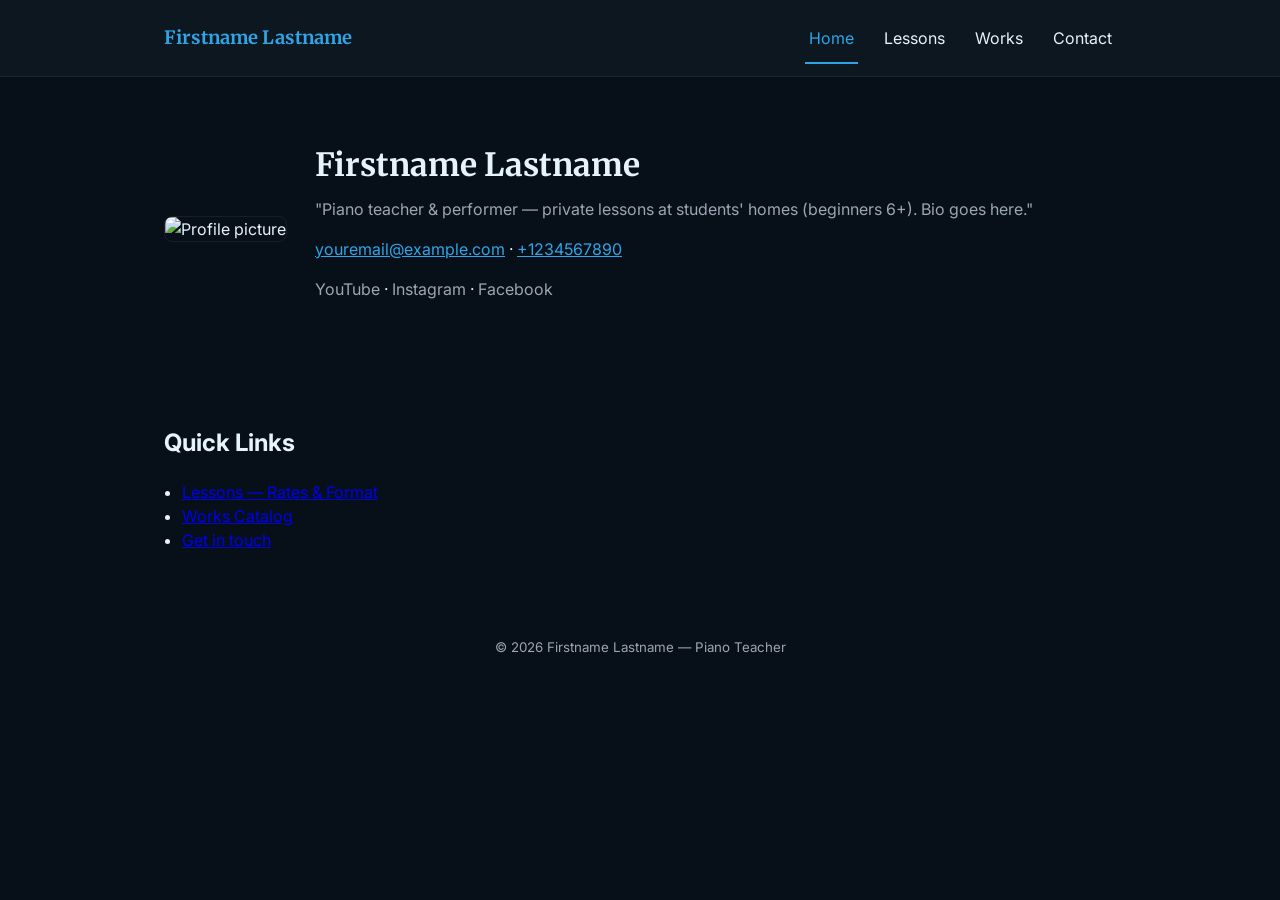
==== index.html @ cb89bbfd "Add files via upload" ====
<!doctype html>
<html lang="en">
<head>
  <meta charset="utf-8" />
  <meta name="viewport" content="width=device-width,initial-scale=1" />
  <title>Firstname Lastname — Piano Teacher</title>
  <link rel="preconnect" href="https://fonts.googleapis.com">
  <link rel="preconnect" href="https://fonts.gstatic.com" crossorigin>
  <link href="https://fonts.googleapis.com/css2?family=Inter:wght@300;400;600;700&family=Merriweather:wght@400;700&display=swap" rel="stylesheet">
  <link rel="stylesheet" href="css/styles.css">
</head>
<body>
  <header class="site-header">
    <div class="container header-inner">
      <div class="brand" id="site-name">Firstname Lastname</div>
      <nav class="nav">
        <a href="index.html" class="active">Home</a>
        <a href="services.html">Lessons</a>
        <a href="works.html">Works</a>
        <a href="contact.html">Contact</a>
      </nav>
    </div>
  </header>

  <main>
    <section class="hero">
      <div class="container hero-inner">
        <div class="profile">
          <img src="assets/profile.svg" alt="Profile picture" class="profile-pic">
        </div>
        <div class="intro">
          <h1 id="site-name">Firstname Lastname</h1>
          <p class="lead" id="site-bio">Piano teacher & performer — private lessons at students' homes (beginners 6+). Bio coming soon.</p>
          <p class="contact-links">
            <a id="contact-email" href="mailto:youremail@example.com">youremail@example.com</a> ·
            <a id="contact-phone" href="tel:+1234567890">+1 (234) 567-890</a>
          </p>
          <p class="socials">
            <a data-social="youtube" href="#" aria-label="YouTube">YouTube</a>
            <span> · </span>
            <a data-social="instagram" href="#" aria-label="Instagram">Instagram</a>
            <span> · </span>
            <a data-social="facebook" href="#" aria-label="Facebook">Facebook</a>
          </p>
        </div>
      </div>
    </section>

    <section class="quick-links container">
      <h2>Quick Links</h2>
      <ul>
        <li><a href="services.html">Lessons — Rates & Format</a></li>
        <li><a href="works.html">Works Catalog</a></li>
        <li><a href="contact.html">Get in touch</a></li>
      </ul>
    </section>
  </main>

  <footer class="site-footer">
    <div class="container">
      <small>&copy; <span id="year"></span> Firstname Lastname — Piano Teacher</small>
    </div>
  </footer>

  <script src="js/main.js"></script>
</body>
</html>
---- css/styles.css ----
:root{
  /* Dark sleek palette */
  --bg: #071019;         /* near-black deep navy background */
  --surface: #0d1720;    /* slightly lighter card surface */
  --text: #e6f3fb;       /* very light text for strong contrast */
  --muted: #9aa6b2;      /* muted secondary text */
  --accent: #2fa4e6;     /* bright professional cyan/blue accent */
  --accent-2: #1e6b8f;   /* deeper teal-blue secondary accent */
  --muted-border: rgba(255,255,255,0.06);
  --muted-border-2: rgba(255,255,255,0.04);
  --input-border: rgba(255,255,255,0.08);
}
*{box-sizing:border-box}
body{font-family:Inter,system-ui,Segoe UI,Roboto,"Helvetica Neue",Arial,sans-serif;background:var(--bg);color:var(--text);margin:0;line-height:1.5}
.container{max-width:1000px;margin:0 auto;padding:24px}
.site-header{background:var(--surface);border-bottom:1px solid var(--muted-border)}
.header-inner{display:flex;align-items:center;justify-content:space-between}
.brand{font-family:Merriweather,serif;font-weight:700;color:var(--accent);font-size:1.15rem}
.nav a{color:var(--text);text-decoration:none;margin-left:18px;padding:14px 4px}
.nav a.active{border-bottom:2px solid var(--accent);color:var(--accent)}
.hero{padding:40px 0}
.hero-inner{display:flex;gap:28px;align-items:center}
.profile-pic{width:160px;height:160px;border-radius:8px;object-fit:cover;border:1px solid var(--muted-border)}
.intro h1{font-family:Merriweather,serif;margin:0 0 8px;font-size:2rem}
.lead{color:var(--muted);margin:8px 0 16px}
.contact-links a{color:var(--accent)}
.socials a{color:var(--muted);text-decoration:none}
.quick-links ul{padding-left:1.1rem}
.services-grid{display:grid;grid-template-columns:repeat(auto-fit,minmax(220px,1fr));gap:16px;margin-top:12px}
.card{background:var(--surface);padding:16px;border-radius:8px;border:1px solid var(--muted-border)}
.rates ul{list-style:disc;margin-left:1.2rem}
.button{display:inline-block;background:var(--accent);color:#fff;padding:10px 14px;border-radius:6px;text-decoration:none}
.site-footer{padding:18px 0;text-align:center;color:var(--muted)}
.works-table{width:100%;border-collapse:collapse;margin-top:12px}
.works-table th,.works-table td{padding:10px;border-bottom:1px solid var(--muted-border-2);text-align:left}
.contact-form label{display:block;margin-bottom:12px}
.contact-form input,.contact-form textarea{width:100%;padding:8px;border:1px solid var(--input-border);border-radius:6px;background:transparent;color:var(--text)}

/* Adjust some text/link colors for dark background */
.nav a{color:var(--text);text-decoration:none;margin-left:18px;padding:14px 4px}
.nav a.active{border-bottom:2px solid var(--accent);color:var(--accent)}
.lead{color:var(--muted);margin:8px 0 16px}
.contact-links a{color:var(--accent)}
.socials a{color:var(--muted);text-decoration:none}
.note{color:var(--muted);font-size:0.95rem}

@media (max-width:680px){
  .hero-inner{flex-direction:column;align-items:flex-start}
  .profile-pic{width:120px;height:120px}
  .nav a{margin-left:10px}
}
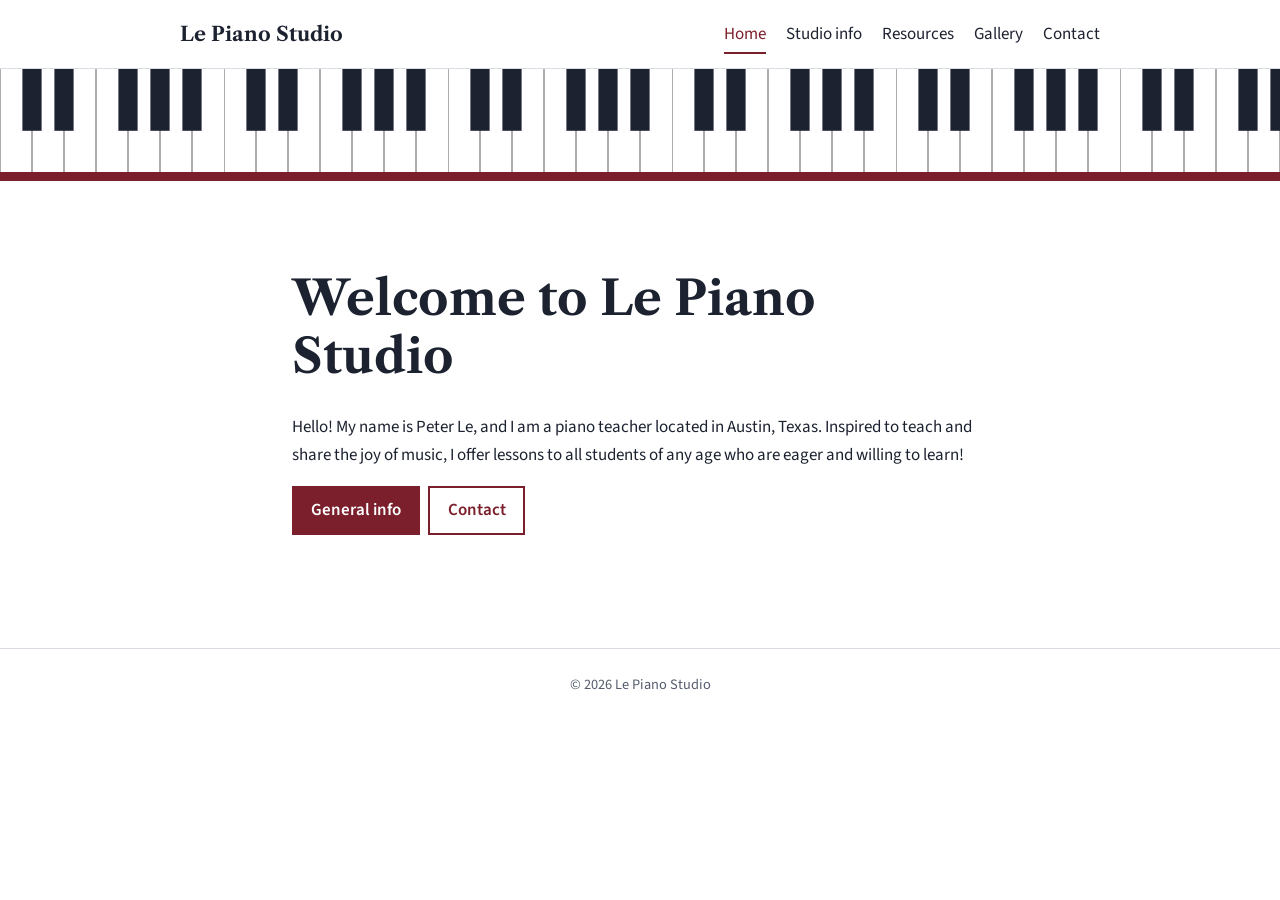
==== commit 48ca3c65: "Add files via upload" ====
--- a/index.html
+++ b/index.html
@@ -1,67 +1,26 @@
 <!doctype html>
 <html lang="en">
 <head>
-  <meta charset="utf-8" />
-  <meta name="viewport" content="width=device-width,initial-scale=1" />
-  <title>Firstname Lastname — Piano Teacher</title>
-  <link rel="preconnect" href="https://fonts.googleapis.com">
-  <link rel="preconnect" href="https://fonts.gstatic.com" crossorigin>
-  <link href="https://fonts.googleapis.com/css2?family=Inter:wght@300;400;600;700&family=Merriweather:wght@400;700&display=swap" rel="stylesheet">
-  <link rel="stylesheet" href="css/styles.css">
+<meta charset="utf-8">
+<meta name="viewport" content="width=device-width,initial-scale=1">
+<title>Home | Le Piano Studio</title>
+<link rel="preconnect" href="https://fonts.googleapis.com">
+<link rel="preconnect" href="https://fonts.gstatic.com" crossorigin>
+<link href="https://fonts.googleapis.com/css2?family=Libre+Caslon+Text:wght@400;700&family=Source+Sans+3:wght@400;600&display=swap" rel="stylesheet">
+<link rel="stylesheet" href="css/styles.css">
 </head>
 <body>
-  <header class="site-header">
-    <div class="container header-inner">
-      <div class="brand" id="site-name">Firstname Lastname</div>
-      <nav class="nav">
-        <a href="index.html" class="active">Home</a>
-        <a href="services.html">Lessons</a>
-        <a href="works.html">Works</a>
-        <a href="contact.html">Contact</a>
-      </nav>
-    </div>
-  </header>
-
-  <main>
-    <section class="hero">
-      <div class="container hero-inner">
-        <div class="profile">
-          <img src="assets/profile.svg" alt="Profile picture" class="profile-pic">
-        </div>
-        <div class="intro">
-          <h1 id="site-name">Firstname Lastname</h1>
-          <p class="lead" id="site-bio">Piano teacher & performer — private lessons at students' homes (beginners 6+). Bio coming soon.</p>
-          <p class="contact-links">
-            <a id="contact-email" href="mailto:youremail@example.com">youremail@example.com</a> ·
-            <a id="contact-phone" href="tel:+1234567890">+1 (234) 567-890</a>
-          </p>
-          <p class="socials">
-            <a data-social="youtube" href="#" aria-label="YouTube">YouTube</a>
-            <span> · </span>
-            <a data-social="instagram" href="#" aria-label="Instagram">Instagram</a>
-            <span> · </span>
-            <a data-social="facebook" href="#" aria-label="Facebook">Facebook</a>
-          </p>
-        </div>
-      </div>
-    </section>
-
-    <section class="quick-links container">
-      <h2>Quick Links</h2>
-      <ul>
-        <li><a href="services.html">Lessons — Rates & Format</a></li>
-        <li><a href="works.html">Works Catalog</a></li>
-        <li><a href="contact.html">Get in touch</a></li>
-      </ul>
-    </section>
-  </main>
-
-  <footer class="site-footer">
-    <div class="container">
-      <small>&copy; <span id="year"></span> Firstname Lastname — Piano Teacher</small>
-    </div>
-  </footer>
-
-  <script src="js/main.js"></script>
+<div id="site-header"></div>
+<div class="keys" aria-hidden="true"></div>
+<main>
+<section class="hero"><div class="wrap">
+<!-- EDIT: change the text between the tags below -->
+<h1>Welcome to Le Piano Studio</h1>
+<p>Hello! My name is Peter Le, and I am a piano teacher located in Austin, Texas. Inspired to teach and share the joy of music, I offer lessons to all students of any age who are eager and willing to learn!</p>
+<p><a class="btn" href="biography.html">General info</a><a class="btn alt" href="contact.html">Contact</a></p>
+</div></section>
+</main>
+<div id="site-footer"></div>
+<script src="js/site.js"></script>
 </body>
 </html>
--- a/css/styles.css
+++ b/css/styles.css
@@ -1,51 +1,28 @@
-:root{
-  /* Dark sleek palette */
-  --bg: #071019;         /* near-black deep navy background */
-  --surface: #0d1720;    /* slightly lighter card surface */
-  --text: #e6f3fb;       /* very light text for strong contrast */
-  --muted: #9aa6b2;      /* muted secondary text */
-  --accent: #2fa4e6;     /* bright professional cyan/blue accent */
-  --accent-2: #1e6b8f;   /* deeper teal-blue secondary accent */
-  --muted-border: rgba(255,255,255,0.06);
-  --muted-border-2: rgba(255,255,255,0.04);
-  --input-border: rgba(255,255,255,0.08);
-}
+:root{--ink:#1c2230;--muted:#555d6e;--paper:#fff;--wash:#f1f2f4;--accent:#7a1f2b;--line:#d9dce2;--serif:'Libre Caslon Text',Georgia,serif;--sans:'Source Sans 3','Segoe UI',Arial,sans-serif}
+@media(prefers-color-scheme:dark){:root{--ink:#eceef2;--muted:#a9afbd;--paper:#14171f;--wash:#1d212c;--accent:#e08a96;--line:#333948}}
 *{box-sizing:border-box}
-body{font-family:Inter,system-ui,Segoe UI,Roboto,"Helvetica Neue",Arial,sans-serif;background:var(--bg);color:var(--text);margin:0;line-height:1.5}
-.container{max-width:1000px;margin:0 auto;padding:24px}
-.site-header{background:var(--surface);border-bottom:1px solid var(--muted-border)}
-.header-inner{display:flex;align-items:center;justify-content:space-between}
-.brand{font-family:Merriweather,serif;font-weight:700;color:var(--accent);font-size:1.15rem}
-.nav a{color:var(--text);text-decoration:none;margin-left:18px;padding:14px 4px}
-.nav a.active{border-bottom:2px solid var(--accent);color:var(--accent)}
-.hero{padding:40px 0}
-.hero-inner{display:flex;gap:28px;align-items:center}
-.profile-pic{width:160px;height:160px;border-radius:8px;object-fit:cover;border:1px solid var(--muted-border)}
-.intro h1{font-family:Merriweather,serif;margin:0 0 8px;font-size:2rem}
-.lead{color:var(--muted);margin:8px 0 16px}
-.contact-links a{color:var(--accent)}
-.socials a{color:var(--muted);text-decoration:none}
-.quick-links ul{padding-left:1.1rem}
-.services-grid{display:grid;grid-template-columns:repeat(auto-fit,minmax(220px,1fr));gap:16px;margin-top:12px}
-.card{background:var(--surface);padding:16px;border-radius:8px;border:1px solid var(--muted-border)}
-.rates ul{list-style:disc;margin-left:1.2rem}
-.button{display:inline-block;background:var(--accent);color:#fff;padding:10px 14px;border-radius:6px;text-decoration:none}
-.site-footer{padding:18px 0;text-align:center;color:var(--muted)}
-.works-table{width:100%;border-collapse:collapse;margin-top:12px}
-.works-table th,.works-table td{padding:10px;border-bottom:1px solid var(--muted-border-2);text-align:left}
-.contact-form label{display:block;margin-bottom:12px}
-.contact-form input,.contact-form textarea{width:100%;padding:8px;border:1px solid var(--input-border);border-radius:6px;background:transparent;color:var(--text)}
-
-/* Adjust some text/link colors for dark background */
-.nav a{color:var(--text);text-decoration:none;margin-left:18px;padding:14px 4px}
-.nav a.active{border-bottom:2px solid var(--accent);color:var(--accent)}
-.lead{color:var(--muted);margin:8px 0 16px}
-.contact-links a{color:var(--accent)}
-.socials a{color:var(--muted);text-decoration:none}
-.note{color:var(--muted);font-size:0.95rem}
-
-@media (max-width:680px){
-  .hero-inner{flex-direction:column;align-items:flex-start}
-  .profile-pic{width:120px;height:120px}
-  .nav a{margin-left:10px}
-}
+body{margin:0;font:1.0625rem/1.65 var(--sans);color:var(--ink);background:var(--paper)}
+h1,h2,h3{font-family:var(--serif);font-weight:700;line-height:1.2;margin:0 0 .6em}
+h1{font-size:clamp(2rem,5vw,3rem)}h2{font-size:1.5rem;margin-top:1.8em}
+p{margin:0 0 1em}a{color:var(--accent)}a:focus-visible,button:focus-visible{outline:3px solid var(--accent);outline-offset:2px}
+.wrap{max-width:46rem;margin:0 auto;padding:0 1.25rem}
+.site-header{border-bottom:1px solid var(--line);background:var(--paper)}
+.header-inner{max-width:60rem;margin:0 auto;padding:.9rem 1.25rem;display:flex;flex-wrap:wrap;align-items:center;justify-content:space-between;gap:.5rem 1.5rem}
+.brand{font:700 1.25rem var(--serif);color:var(--ink);text-decoration:none}
+.nav{display:flex;flex-wrap:wrap;gap:.25rem 1.25rem;list-style:none;margin:0;padding:0}
+.nav a{color:var(--ink);text-decoration:none;padding:.35rem 0;display:inline-block}
+.nav a:hover,.nav a[aria-current=page]{color:var(--accent);box-shadow:inset 0 -2px var(--accent)}
+.has-sub{position:relative}
+.sub{list-style:none;margin:0;padding:.4rem 0;position:absolute;left:-.75rem;top:100%;min-width:12rem;background:var(--paper);border:1px solid var(--line);display:none;z-index:5}
+.has-sub:hover .sub,.has-sub:focus-within .sub{display:block}
+.sub a{padding:.4rem .75rem;display:block}
+@media(max-width:40rem){.sub{position:static;display:block;border:0;padding:0 0 0 1rem}}
+.keys{height:7rem;background:url("data:image/svg+xml,%3Csvg xmlns='http://www.w3.org/2000/svg' width='140' height='100' preserveAspectRatio='none' viewBox='0 0 140 100'%3E%3Crect width='140' height='100' fill='%23fff'/%3E%3Cg stroke='%23999' stroke-width='1'%3E%3Cpath d='M0 0V100M20 0V100M40 0V100M60 0V100M80 0V100M100 0V100M120 0V100'/%3E%3C/g%3E%3Cg fill='%231c2230'%3E%3Crect x='14' width='12' height='60'/%3E%3Crect x='34' width='12' height='60'/%3E%3Crect x='74' width='12' height='60'/%3E%3Crect x='94' width='12' height='60'/%3E%3Crect x='114' width='12' height='60'/%3E%3C/g%3E%3C/svg%3E") repeat-x left top/14rem 100%;border-bottom:.6rem solid var(--accent)}
+.hero{padding:3rem 0 2.5rem}
+.btn{display:inline-block;background:var(--accent);color:#fff;text-decoration:none;padding:.65rem 1.2rem;margin:0 .5rem .5rem 0;font-weight:600}
+.btn.alt{background:none;color:var(--accent);box-shadow:inset 0 0 0 2px var(--accent)}
+main .wrap{padding-top:2.5rem;padding-bottom:3rem}
+.todo{background:var(--wash);border-left:4px solid var(--accent);padding:.75rem 1rem;color:var(--muted)}
+.grid{display:grid;grid-template-columns:repeat(auto-fill,minmax(14rem,1fr));gap:1rem;padding:0;list-style:none}
+.grid img{width:100%;height:auto;display:block}
+.site-footer{border-top:1px solid var(--line);padding:1.5rem 0;color:var(--muted);font-size:.9rem;text-align:center}
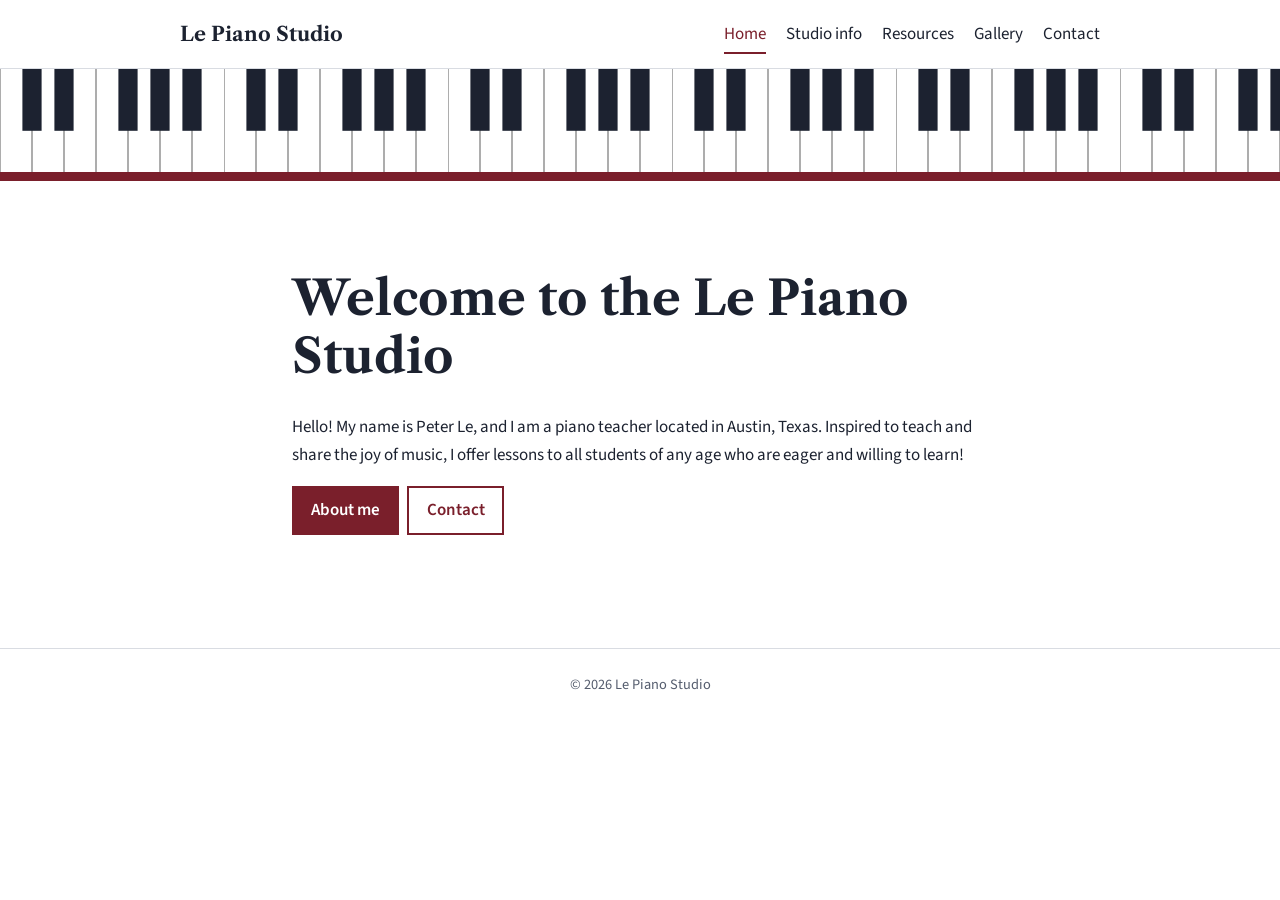
==== commit 6860c0ea: "Update index.html" ====
--- a/index.html
+++ b/index.html
@@ -15,9 +15,9 @@
 <main>
 <section class="hero"><div class="wrap">
 <!-- EDIT: change the text between the tags below -->
-<h1>Welcome to Le Piano Studio</h1>
+<h1>Welcome to the Le Piano Studio</h1>
 <p>Hello! My name is Peter Le, and I am a piano teacher located in Austin, Texas. Inspired to teach and share the joy of music, I offer lessons to all students of any age who are eager and willing to learn!</p>
-<p><a class="btn" href="biography.html">General info</a><a class="btn alt" href="contact.html">Contact</a></p>
+<p><a class="btn" href="biography.html">About me</a><a class="btn alt" href="contact.html">Contact</a></p>
 </div></section>
 </main>
 <div id="site-footer"></div>
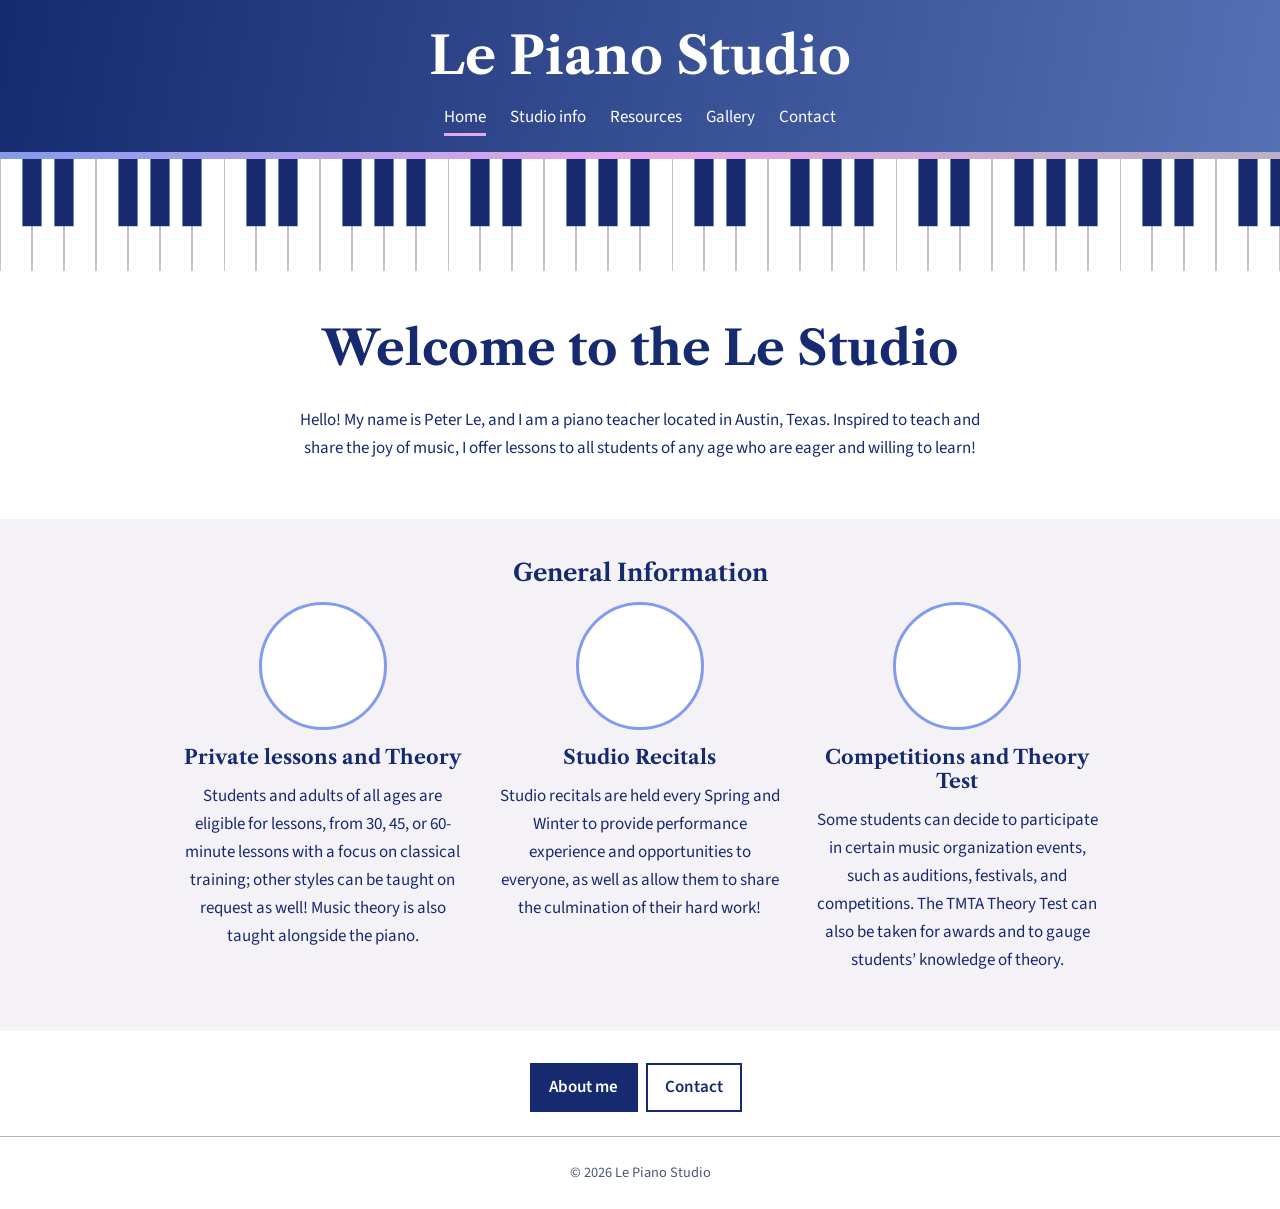
==== commit e1454871: "Add files via upload" ====
--- a/index.html
+++ b/index.html
@@ -15,9 +15,34 @@
 <main>
 <section class="hero"><div class="wrap">
 <!-- EDIT: change the text between the tags below -->
-<h1>Welcome to the Le Piano Studio</h1>
+<h1>Welcome to the Le Studio</h1>
 <p>Hello! My name is Peter Le, and I am a piano teacher located in Austin, Texas. Inspired to teach and share the joy of music, I offer lessons to all students of any age who are eager and willing to learn!</p>
-<p><a class="btn" href="biography.html">About me</a><a class="btn alt" href="contact.html">Contact</a></p>
+</div></section>
+
+<section class="info"><div class="wrap wide">
+<h2>General Information</h2>
+<div class="info-grid">
+<!-- EDIT: to add a picture, upload it to the assets folder, then in the circle below delete the comment markers around the img line and type in your file name. -->
+<div>
+<div class="circle"><!-- <img src="assets/FILENAME.jpg" alt="Child playing the piano"> --></div>
+<h3>Private lessons and Theory</h3>
+<p>Students and adults of all ages are eligible for lessons, from 30, 45, or 60-minute lessons with a focus on classical training; other styles can be taught on request as well! Music theory is also taught alongside the piano.</p>
+</div>
+<div>
+<div class="circle"><!-- <img src="assets/FILENAME.jpg" alt="Piano on a dim stage"> --></div>
+<h3>Studio Recitals</h3>
+<p>Studio recitals are held every Spring and Winter to provide performance experience and opportunities to everyone, as well as allow them to share the culmination of their hard work!</p>
+</div>
+<div>
+<div class="circle"><!-- <img src="assets/FILENAME.jpg" alt="Taking an exam"> --></div>
+<h3>Competitions and Theory Test</h3>
+<p>Some students can decide to participate in certain music organization events, such as auditions, festivals, and competitions. The TMTA Theory Test can also be taken for awards and to gauge students’ knowledge of theory.</p>
+</div>
+</div>
+</div></section>
+
+<section class="cta"><div class="wrap">
+<a class="btn" href="biography.html">About me</a><a class="btn alt" href="contact.html">Contact</a>
 </div></section>
 </main>
 <div id="site-footer"></div>
--- a/css/styles.css
+++ b/css/styles.css
@@ -1,28 +1,51 @@
-:root{--ink:#1c2230;--muted:#555d6e;--paper:#fff;--wash:#f1f2f4;--accent:#7a1f2b;--line:#d9dce2;--serif:'Libre Caslon Text',Georgia,serif;--sans:'Source Sans 3','Segoe UI',Arial,sans-serif}
-@media(prefers-color-scheme:dark){:root{--ink:#eceef2;--muted:#a9afbd;--paper:#14171f;--wash:#1d212c;--accent:#e08a96;--line:#333948}}
+/* THEME COLORS: change a color here and it changes everywhere */
+:root{
+  --navy:#162B6F; --blue:#5570B4; --pink:#E8A8EA; --periwinkle:#839BEC; --lavender:#BAB0C4;
+  --ink:var(--navy); --paper:#fff; --wash:#f4f2f7; --line:var(--lavender); --muted:#4a5578; --accent:var(--navy);
+  --serif:'Libre Caslon Text',Georgia,serif; --sans:'Source Sans 3','Segoe UI',Arial,sans-serif;
+}
 *{box-sizing:border-box}
 body{margin:0;font:1.0625rem/1.65 var(--sans);color:var(--ink);background:var(--paper)}
 h1,h2,h3{font-family:var(--serif);font-weight:700;line-height:1.2;margin:0 0 .6em}
 h1{font-size:clamp(2rem,5vw,3rem)}h2{font-size:1.5rem;margin-top:1.8em}
-p{margin:0 0 1em}a{color:var(--accent)}a:focus-visible,button:focus-visible{outline:3px solid var(--accent);outline-offset:2px}
-.wrap{max-width:46rem;margin:0 auto;padding:0 1.25rem}
-.site-header{border-bottom:1px solid var(--line);background:var(--paper)}
-.header-inner{max-width:60rem;margin:0 auto;padding:.9rem 1.25rem;display:flex;flex-wrap:wrap;align-items:center;justify-content:space-between;gap:.5rem 1.5rem}
-.brand{font:700 1.25rem var(--serif);color:var(--ink);text-decoration:none}
-.nav{display:flex;flex-wrap:wrap;gap:.25rem 1.25rem;list-style:none;margin:0;padding:0}
-.nav a{color:var(--ink);text-decoration:none;padding:.35rem 0;display:inline-block}
-.nav a:hover,.nav a[aria-current=page]{color:var(--accent);box-shadow:inset 0 -2px var(--accent)}
+p{margin:0 0 1em}a{color:var(--accent)}a:focus-visible,button:focus-visible{outline:3px solid var(--blue);outline-offset:2px}
+.wrap{max-width:46rem;margin:0 auto;padding:0 1.25rem}.wide{max-width:60rem}
+
+/* Header: big gradient bar, name centered, links underneath */
+.site-header{background:linear-gradient(100deg,var(--navy) 0%,var(--blue) 100%);color:#fff;text-align:center;border-bottom:.45rem solid;border-image:linear-gradient(90deg,var(--periwinkle),var(--pink),var(--lavender)) 1}
+.header-inner{max-width:60rem;margin:0 auto;padding:1.75rem 1.25rem 1rem;display:flex;flex-direction:column;align-items:center;gap:.75rem}
+.brand{font:700 clamp(2rem,6vw,3.25rem)/1.1 var(--serif);color:#fff;text-decoration:none}
+.nav{display:flex;flex-wrap:wrap;justify-content:center;gap:.25rem 1.5rem;list-style:none;margin:0;padding:0}
+.nav a{color:#fff;text-decoration:none;padding:.35rem 0;display:inline-block}
+.nav a:hover,.nav a[aria-current=page]{box-shadow:inset 0 -3px var(--pink)}
 .has-sub{position:relative}
-.sub{list-style:none;margin:0;padding:.4rem 0;position:absolute;left:-.75rem;top:100%;min-width:12rem;background:var(--paper);border:1px solid var(--line);display:none;z-index:5}
+.sub{list-style:none;margin:0;padding:.4rem 0;position:absolute;left:50%;transform:translateX(-50%);top:100%;min-width:12rem;background:var(--navy);border:1px solid var(--periwinkle);display:none;z-index:5}
 .has-sub:hover .sub,.has-sub:focus-within .sub{display:block}
 .sub a{padding:.4rem .75rem;display:block}
-@media(max-width:40rem){.sub{position:static;display:block;border:0;padding:0 0 0 1rem}}
-.keys{height:7rem;background:url("data:image/svg+xml,%3Csvg xmlns='http://www.w3.org/2000/svg' width='140' height='100' preserveAspectRatio='none' viewBox='0 0 140 100'%3E%3Crect width='140' height='100' fill='%23fff'/%3E%3Cg stroke='%23999' stroke-width='1'%3E%3Cpath d='M0 0V100M20 0V100M40 0V100M60 0V100M80 0V100M100 0V100M120 0V100'/%3E%3C/g%3E%3Cg fill='%231c2230'%3E%3Crect x='14' width='12' height='60'/%3E%3Crect x='34' width='12' height='60'/%3E%3Crect x='74' width='12' height='60'/%3E%3Crect x='94' width='12' height='60'/%3E%3Crect x='114' width='12' height='60'/%3E%3C/g%3E%3C/svg%3E") repeat-x left top/14rem 100%;border-bottom:.6rem solid var(--accent)}
-.hero{padding:3rem 0 2.5rem}
-.btn{display:inline-block;background:var(--accent);color:#fff;text-decoration:none;padding:.65rem 1.2rem;margin:0 .5rem .5rem 0;font-weight:600}
-.btn.alt{background:none;color:var(--accent);box-shadow:inset 0 0 0 2px var(--accent)}
+@media(max-width:40rem){.sub{position:static;transform:none;display:block;border:0;padding:0}}
+
+.keys{height:7rem;background:url("data:image/svg+xml,%3Csvg xmlns='http://www.w3.org/2000/svg' width='140' height='100' preserveAspectRatio='none' viewBox='0 0 140 100'%3E%3Crect width='140' height='100' fill='%23fff'/%3E%3Cg stroke='%23BAB0C4' stroke-width='1'%3E%3Cpath d='M0 0V100M20 0V100M40 0V100M60 0V100M80 0V100M100 0V100M120 0V100'/%3E%3C/g%3E%3Cg fill='%23162B6F'%3E%3Crect x='14' width='12' height='60'/%3E%3Crect x='34' width='12' height='60'/%3E%3Crect x='74' width='12' height='60'/%3E%3Crect x='94' width='12' height='60'/%3E%3Crect x='114' width='12' height='60'/%3E%3C/g%3E%3C/svg%3E") repeat-x left top/14rem 100%}
+.hero{padding:3rem 0 2.5rem;text-align:center}
+.btn{display:inline-block;background:var(--navy);color:#fff;text-decoration:none;padding:.65rem 1.2rem;margin:0 .5rem .5rem 0;font-weight:600}
+.btn:hover{background:var(--blue)}
+.btn.alt{background:none;color:var(--navy);box-shadow:inset 0 0 0 2px var(--navy)}
+.btn.alt:hover{background:var(--wash)}
 main .wrap{padding-top:2.5rem;padding-bottom:3rem}
-.todo{background:var(--wash);border-left:4px solid var(--accent);padding:.75rem 1rem;color:var(--muted)}
+.hero .wrap{padding-top:0;padding-bottom:0}
+.todo{background:var(--wash);border-left:4px solid var(--periwinkle);padding:.75rem 1rem;color:var(--muted)}
 .grid{display:grid;grid-template-columns:repeat(auto-fill,minmax(14rem,1fr));gap:1rem;padding:0;list-style:none}
 .grid img{width:100%;height:auto;display:block}
+.portrait{float:right;width:min(16rem,45%);height:auto;margin:0 0 1rem 1.5rem}
+@media(max-width:40rem){.portrait{float:none;display:block;width:100%;max-width:20rem;margin:0 0 1rem}}
+
+/* Home: General Information section */
+.info{background:var(--wash);padding:2.5rem 0}
+main .info .wrap{padding-top:0;padding-bottom:0}
+.info h2{text-align:center;margin-top:0}
+.info-grid{display:grid;grid-template-columns:repeat(auto-fit,minmax(14rem,1fr));gap:2rem;text-align:center}
+.circle{width:8rem;height:8rem;border-radius:50%;overflow:hidden;background:var(--paper);border:3px solid var(--periwinkle);margin:0 auto 1rem}
+.circle img{width:100%;height:100%;object-fit:cover;display:block}
+.cta{text-align:center;padding:2rem 0 1rem}
+main .cta .wrap{padding-top:0;padding-bottom:0}
+
 .site-footer{border-top:1px solid var(--line);padding:1.5rem 0;color:var(--muted);font-size:.9rem;text-align:center}
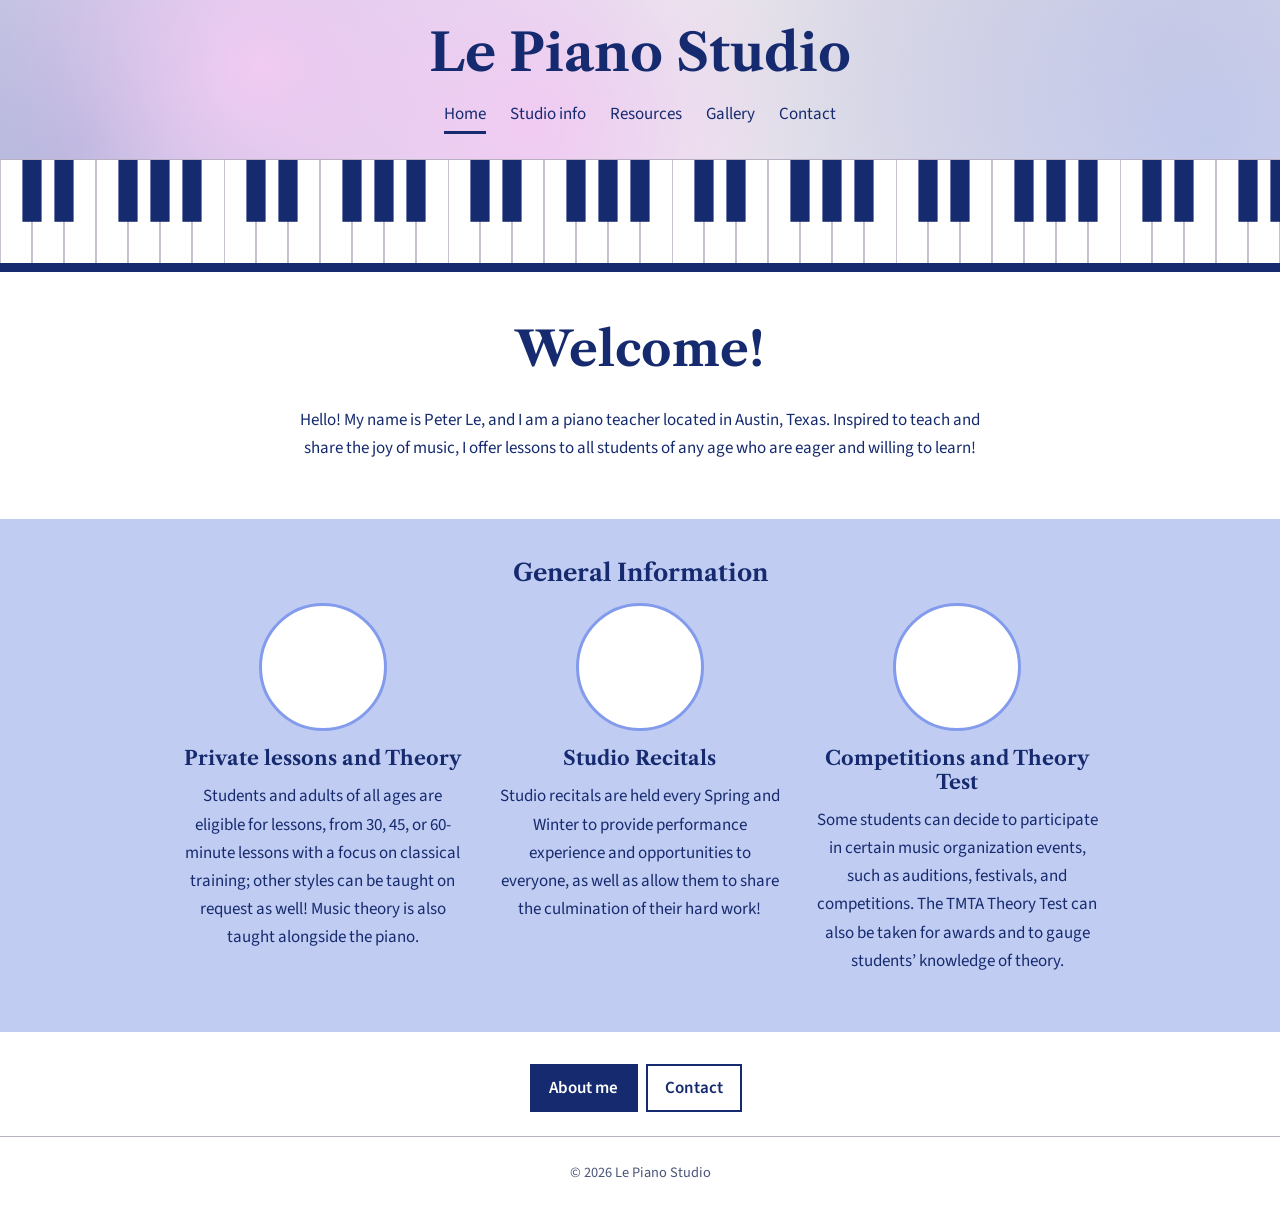
==== commit b50c25ed: "Update index.html" ====
--- a/index.html
+++ b/index.html
@@ -15,7 +15,7 @@
 <main>
 <section class="hero"><div class="wrap">
 <!-- EDIT: change the text between the tags below -->
-<h1>Welcome to the Le Studio</h1>
+<h1>Welcome!</h1>
 <p>Hello! My name is Peter Le, and I am a piano teacher located in Austin, Texas. Inspired to teach and share the joy of music, I offer lessons to all students of any age who are eager and willing to learn!</p>
 </div></section>
 
--- a/css/styles.css
+++ b/css/styles.css
@@ -1,3 +1,4 @@
+@import url('https://fonts.googleapis.com/css2?family=Libre+Caslon+Text:wght@400;700&family=Source+Sans+3:wght@400;600&display=swap');
 /* THEME COLORS: change a color here and it changes everywhere */
 :root{
   --navy:#162B6F; --blue:#5570B4; --pink:#E8A8EA; --periwinkle:#839BEC; --lavender:#BAB0C4;
@@ -12,19 +13,19 @@
 .wrap{max-width:46rem;margin:0 auto;padding:0 1.25rem}.wide{max-width:60rem}
 
 /* Header: big gradient bar, name centered, links underneath */
-.site-header{background:linear-gradient(100deg,var(--navy) 0%,var(--blue) 100%);color:#fff;text-align:center;border-bottom:.45rem solid;border-image:linear-gradient(90deg,var(--periwinkle),var(--pink),var(--lavender)) 1}
-.header-inner{max-width:60rem;margin:0 auto;padding:1.75rem 1.25rem 1rem;display:flex;flex-direction:column;align-items:center;gap:.75rem}
-.brand{font:700 clamp(2rem,6vw,3.25rem)/1.1 var(--serif);color:#fff;text-decoration:none}
+.site-header{background:linear-gradient(rgba(255,255,255,.4),rgba(255,255,255,.4)),radial-gradient(circle at 41.41666730244955% 80.16667048136394%, #E8A8EA 0%, 17.5%, rgba(232,168,234,0) 35%), radial-gradient(circle at 20.416666666666668% 42.833334604899086%, #E8A8EA 0%, 17.5%, rgba(232,168,234,0) 35%), radial-gradient(circle at 94.35384114583333% 89.61588541666666%, rgba(131,155,236,0.64) 0%, 20%, rgba(131,155,236,0) 40%), radial-gradient(circle at 6.503906249999999% 88.037109375%, rgba(85,112,180,0.99) 0%, 25%, rgba(85,112,180,0) 50%), radial-gradient(circle at 91.25% 18.333333333333332%, #BAB0C4 0%, 42%, rgba(186,176,196,0) 70%), radial-gradient(circle at 48.9013671875% 49.521484375%, #FFFFFF 0%, 100%, rgba(255,255,255,0) 100%);background-color:#fff;color:var(--navy);text-align:center;border-bottom:1px solid var(--lavender);min-height:160px;display:flex;align-items:center;justify-content:center}
+.header-inner{width:100%;max-width:60rem;margin:0 auto;padding:1rem 1.25rem;display:flex;flex-direction:column;align-items:center;gap:.75rem}
+.brand{font:700 clamp(2rem,6vw,3.25rem)/1.1 var(--serif);color:var(--navy);text-decoration:none}
 .nav{display:flex;flex-wrap:wrap;justify-content:center;gap:.25rem 1.5rem;list-style:none;margin:0;padding:0}
-.nav a{color:#fff;text-decoration:none;padding:.35rem 0;display:inline-block}
-.nav a:hover,.nav a[aria-current=page]{box-shadow:inset 0 -3px var(--pink)}
+.nav a{color:var(--navy);text-decoration:none;padding:.35rem 0;display:inline-block}
+.nav a:hover,.nav a[aria-current=page]{box-shadow:inset 0 -3px var(--navy)}
 .has-sub{position:relative}
-.sub{list-style:none;margin:0;padding:.4rem 0;position:absolute;left:50%;transform:translateX(-50%);top:100%;min-width:12rem;background:var(--navy);border:1px solid var(--periwinkle);display:none;z-index:5}
+.sub{list-style:none;margin:0;padding:.4rem 0;position:absolute;left:50%;transform:translateX(-50%);top:100%;min-width:12rem;background:#fff;border:1px solid var(--periwinkle);display:none;z-index:5}
 .has-sub:hover .sub,.has-sub:focus-within .sub{display:block}
 .sub a{padding:.4rem .75rem;display:block}
 @media(max-width:40rem){.sub{position:static;transform:none;display:block;border:0;padding:0}}
 
-.keys{height:7rem;background:url("data:image/svg+xml,%3Csvg xmlns='http://www.w3.org/2000/svg' width='140' height='100' preserveAspectRatio='none' viewBox='0 0 140 100'%3E%3Crect width='140' height='100' fill='%23fff'/%3E%3Cg stroke='%23BAB0C4' stroke-width='1'%3E%3Cpath d='M0 0V100M20 0V100M40 0V100M60 0V100M80 0V100M100 0V100M120 0V100'/%3E%3C/g%3E%3Cg fill='%23162B6F'%3E%3Crect x='14' width='12' height='60'/%3E%3Crect x='34' width='12' height='60'/%3E%3Crect x='74' width='12' height='60'/%3E%3Crect x='94' width='12' height='60'/%3E%3Crect x='114' width='12' height='60'/%3E%3C/g%3E%3C/svg%3E") repeat-x left top/14rem 100%}
+.keys{height:7rem;background:url("data:image/svg+xml,%3Csvg xmlns='http://www.w3.org/2000/svg' width='140' height='100' preserveAspectRatio='none' viewBox='0 0 140 100'%3E%3Crect width='140' height='100' fill='%23fff'/%3E%3Cg stroke='%23BAB0C4' stroke-width='1'%3E%3Cpath d='M0 0V100M20 0V100M40 0V100M60 0V100M80 0V100M100 0V100M120 0V100'/%3E%3C/g%3E%3Cg fill='%23162B6F'%3E%3Crect x='14' width='12' height='60'/%3E%3Crect x='34' width='12' height='60'/%3E%3Crect x='74' width='12' height='60'/%3E%3Crect x='94' width='12' height='60'/%3E%3Crect x='114' width='12' height='60'/%3E%3C/g%3E%3C/svg%3E") repeat-x left top/14rem 100%;border-bottom:.6rem solid var(--navy)}
 .hero{padding:3rem 0 2.5rem;text-align:center}
 .btn{display:inline-block;background:var(--navy);color:#fff;text-decoration:none;padding:.65rem 1.2rem;margin:0 .5rem .5rem 0;font-weight:600}
 .btn:hover{background:var(--blue)}
@@ -39,7 +40,7 @@
 @media(max-width:40rem){.portrait{float:none;display:block;width:100%;max-width:20rem;margin:0 0 1rem}}
 
 /* Home: General Information section */
-.info{background:var(--wash);padding:2.5rem 0}
+.info{background:#c0ccf2;padding:2.5rem 0}
 main .info .wrap{padding-top:0;padding-bottom:0}
 .info h2{text-align:center;margin-top:0}
 .info-grid{display:grid;grid-template-columns:repeat(auto-fit,minmax(14rem,1fr));gap:2rem;text-align:center}
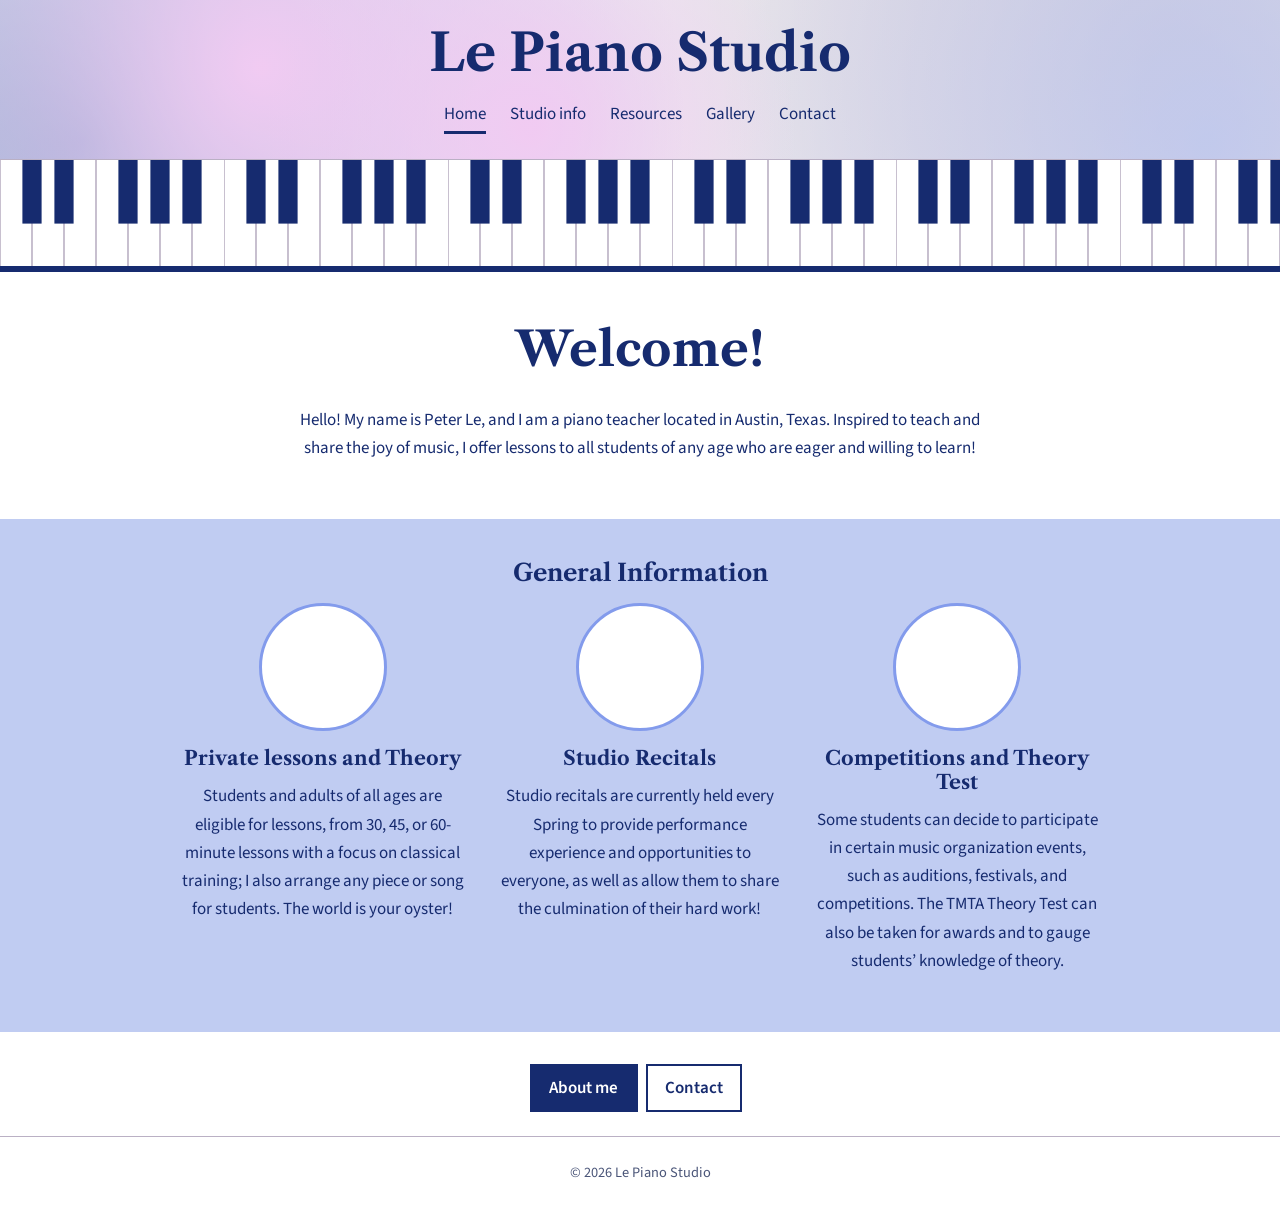
==== commit 748bc93d: "Update index.html" ====
--- a/index.html
+++ b/index.html
@@ -26,12 +26,12 @@
 <div>
 <div class="circle"><!-- <img src="assets/FILENAME.jpg" alt="Child playing the piano"> --></div>
 <h3>Private lessons and Theory</h3>
-<p>Students and adults of all ages are eligible for lessons, from 30, 45, or 60-minute lessons with a focus on classical training; other styles can be taught on request as well! Music theory is also taught alongside the piano.</p>
+<p>Students and adults of all ages are eligible for lessons, from 30, 45, or 60-minute lessons with a focus on classical training; I also arrange any piece or song for students. The world is your oyster!</p>
 </div>
 <div>
 <div class="circle"><!-- <img src="assets/FILENAME.jpg" alt="Piano on a dim stage"> --></div>
 <h3>Studio Recitals</h3>
-<p>Studio recitals are held every Spring and Winter to provide performance experience and opportunities to everyone, as well as allow them to share the culmination of their hard work!</p>
+<p>Studio recitals are currently held every Spring to provide performance experience and opportunities to everyone, as well as allow them to share the culmination of their hard work!</p>
 </div>
 <div>
 <div class="circle"><!-- <img src="assets/FILENAME.jpg" alt="Taking an exam"> --></div>
--- a/css/styles.css
+++ b/css/styles.css
@@ -13,7 +13,8 @@
 .wrap{max-width:46rem;margin:0 auto;padding:0 1.25rem}.wide{max-width:60rem}
 
 /* Header: big gradient bar, name centered, links underneath */
-.site-header{background:linear-gradient(rgba(255,255,255,.4),rgba(255,255,255,.4)),radial-gradient(circle at 41.41666730244955% 80.16667048136394%, #E8A8EA 0%, 17.5%, rgba(232,168,234,0) 35%), radial-gradient(circle at 20.416666666666668% 42.833334604899086%, #E8A8EA 0%, 17.5%, rgba(232,168,234,0) 35%), radial-gradient(circle at 94.35384114583333% 89.61588541666666%, rgba(131,155,236,0.64) 0%, 20%, rgba(131,155,236,0) 40%), radial-gradient(circle at 6.503906249999999% 88.037109375%, rgba(85,112,180,0.99) 0%, 25%, rgba(85,112,180,0) 50%), radial-gradient(circle at 91.25% 18.333333333333332%, #BAB0C4 0%, 42%, rgba(186,176,196,0) 70%), radial-gradient(circle at 48.9013671875% 49.521484375%, #FFFFFF 0%, 100%, rgba(255,255,255,0) 100%);background-color:#fff;color:var(--navy);text-align:center;border-bottom:1px solid var(--lavender);min-height:160px;display:flex;align-items:center;justify-content:center}
+#site-header{background:linear-gradient(rgba(255,255,255,.4),rgba(255,255,255,.4)),radial-gradient(circle at 41.41666730244955% 80.16667048136394%, #E8A8EA 0%, 17.5%, rgba(232,168,234,0) 35%), radial-gradient(circle at 20.416666666666668% 42.833334604899086%, #E8A8EA 0%, 17.5%, rgba(232,168,234,0) 35%), radial-gradient(circle at 94.35384114583333% 89.61588541666666%, rgba(131,155,236,0.64) 0%, 20%, rgba(131,155,236,0) 40%), radial-gradient(circle at 6.503906249999999% 88.037109375%, rgba(85,112,180,0.99) 0%, 25%, rgba(85,112,180,0) 50%), radial-gradient(circle at 91.25% 18.333333333333332%, #BAB0C4 0%, 42%, rgba(186,176,196,0) 70%), radial-gradient(circle at 48.9013671875% 49.521484375%, #FFFFFF 0%, 100%, rgba(255,255,255,0) 100%);background-color:#fff;min-height:160px;border-bottom:1px solid var(--lavender)}
+.site-header{color:var(--navy);text-align:center;min-height:159px;display:flex;align-items:center;justify-content:center}
 .header-inner{width:100%;max-width:60rem;margin:0 auto;padding:1rem 1.25rem;display:flex;flex-direction:column;align-items:center;gap:.75rem}
 .brand{font:700 clamp(2rem,6vw,3.25rem)/1.1 var(--serif);color:var(--navy);text-decoration:none}
 .nav{display:flex;flex-wrap:wrap;justify-content:center;gap:.25rem 1.5rem;list-style:none;margin:0;padding:0}
@@ -25,7 +26,7 @@
 .sub a{padding:.4rem .75rem;display:block}
 @media(max-width:40rem){.sub{position:static;transform:none;display:block;border:0;padding:0}}
 
-.keys{height:7rem;background:url("data:image/svg+xml,%3Csvg xmlns='http://www.w3.org/2000/svg' width='140' height='100' preserveAspectRatio='none' viewBox='0 0 140 100'%3E%3Crect width='140' height='100' fill='%23fff'/%3E%3Cg stroke='%23BAB0C4' stroke-width='1'%3E%3Cpath d='M0 0V100M20 0V100M40 0V100M60 0V100M80 0V100M100 0V100M120 0V100'/%3E%3C/g%3E%3Cg fill='%23162B6F'%3E%3Crect x='14' width='12' height='60'/%3E%3Crect x='34' width='12' height='60'/%3E%3Crect x='74' width='12' height='60'/%3E%3Crect x='94' width='12' height='60'/%3E%3Crect x='114' width='12' height='60'/%3E%3C/g%3E%3C/svg%3E") repeat-x left top/14rem 100%;border-bottom:.6rem solid var(--navy)}
+.keys{height:7rem;background:url("data:image/svg+xml,%3Csvg xmlns='http://www.w3.org/2000/svg' width='140' height='100' preserveAspectRatio='none' viewBox='0 0 140 100'%3E%3Crect width='140' height='100' fill='%23fff'/%3E%3Cg stroke='%23BAB0C4' stroke-width='1'%3E%3Cpath d='M0 0V100M20 0V100M40 0V100M60 0V100M80 0V100M100 0V100M120 0V100'/%3E%3C/g%3E%3Cg fill='%23162B6F'%3E%3Crect x='14' width='12' height='60'/%3E%3Crect x='34' width='12' height='60'/%3E%3Crect x='74' width='12' height='60'/%3E%3Crect x='94' width='12' height='60'/%3E%3Crect x='114' width='12' height='60'/%3E%3C/g%3E%3C/svg%3E") repeat-x left top/14rem 100%;border-bottom:.4rem solid var(--navy)}
 .hero{padding:3rem 0 2.5rem;text-align:center}
 .btn{display:inline-block;background:var(--navy);color:#fff;text-decoration:none;padding:.65rem 1.2rem;margin:0 .5rem .5rem 0;font-weight:600}
 .btn:hover{background:var(--blue)}
@@ -50,3 +51,9 @@
 main .cta .wrap{padding-top:0;padding-bottom:0}
 
 .site-footer{border-top:1px solid var(--line);padding:1.5rem 0;color:var(--muted);font-size:.9rem;text-align:center}
+
+/* Page fade: content slides up and fades in on load; fades out when you click a link */
+@keyframes fadein{from{opacity:0;transform:translateY(24px)}to{opacity:1;transform:none}}
+main,.keys{animation:fadein .55s cubic-bezier(.22,.61,.36,1) both}
+.leaving main,.leaving .keys{opacity:0;transform:translateY(-8px);transition:opacity .2s ease-in,transform .2s ease-in}
+@media(prefers-reduced-motion:reduce){main,.keys{animation:none}}
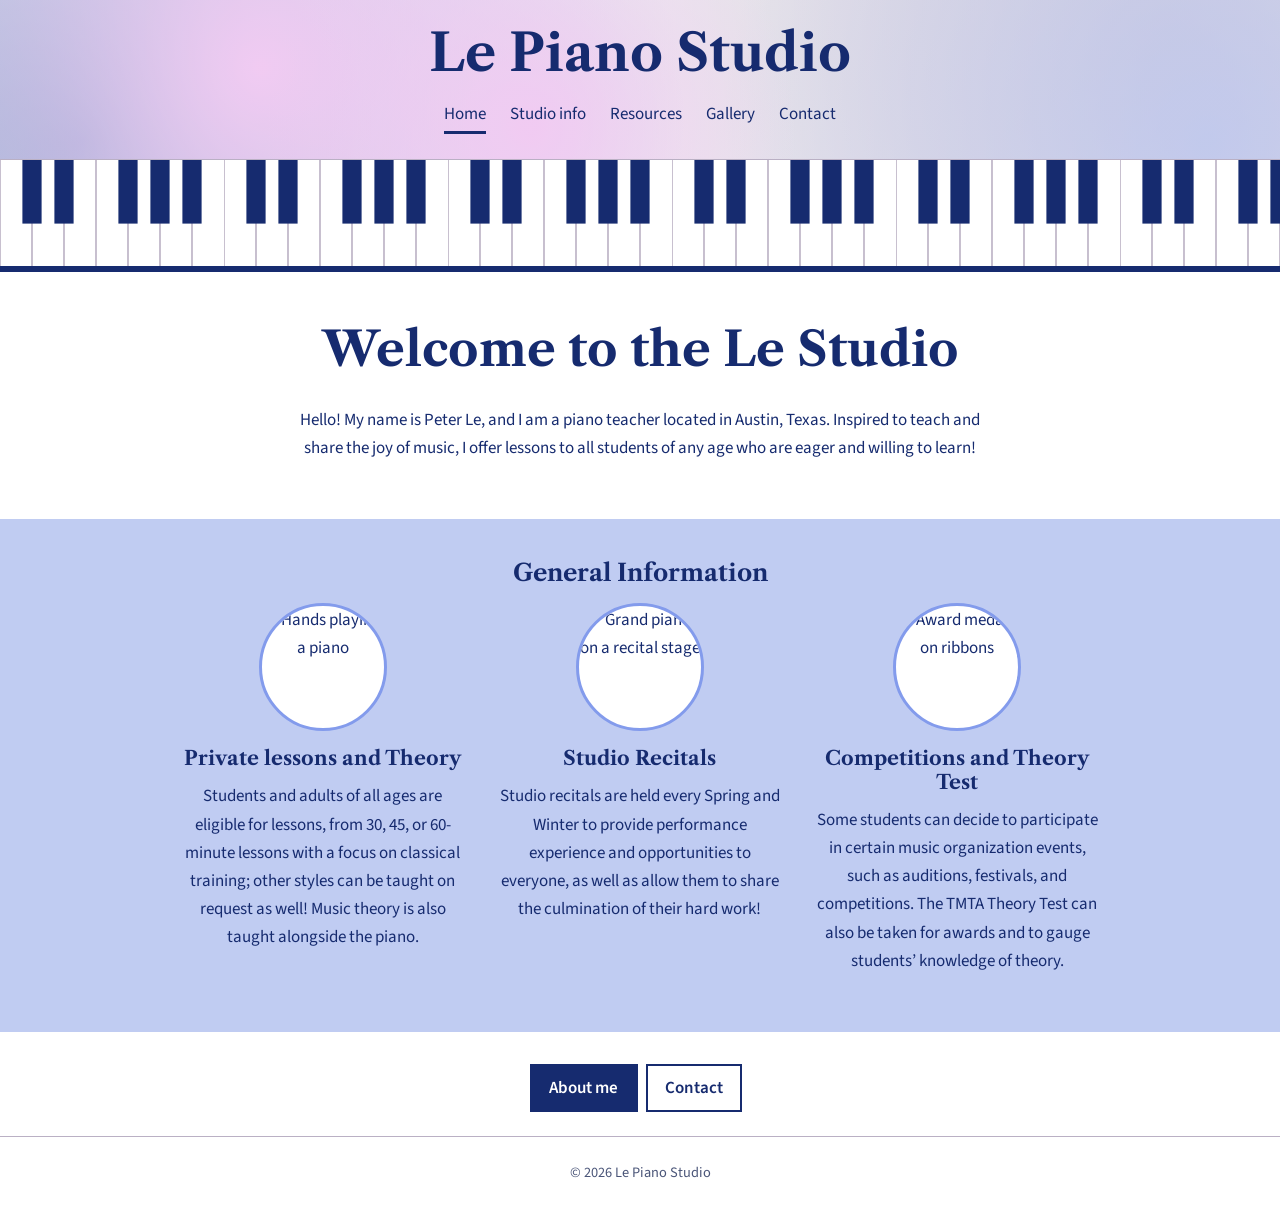
==== commit 01ae87f3: "Add files via upload" ====
--- a/index.html
+++ b/index.html
@@ -15,26 +15,26 @@
 <main>
 <section class="hero"><div class="wrap">
 <!-- EDIT: change the text between the tags below -->
-<h1>Welcome!</h1>
+<h1>Welcome to the Le Studio</h1>
 <p>Hello! My name is Peter Le, and I am a piano teacher located in Austin, Texas. Inspired to teach and share the joy of music, I offer lessons to all students of any age who are eager and willing to learn!</p>
 </div></section>
 
 <section class="info"><div class="wrap wide">
 <h2>General Information</h2>
 <div class="info-grid">
-<!-- EDIT: to add a picture, upload it to the assets folder, then in the circle below delete the comment markers around the img line and type in your file name. -->
+<!-- EDIT: to change a circle picture, upload a new square-ish photo to the assets folder and change the file name in its img line. -->
 <div>
-<div class="circle"><!-- <img src="assets/FILENAME.jpg" alt="Child playing the piano"> --></div>
+<div class="circle"><img src="assets/lessons.jpg" alt="Hands playing a piano"></div>
 <h3>Private lessons and Theory</h3>
-<p>Students and adults of all ages are eligible for lessons, from 30, 45, or 60-minute lessons with a focus on classical training; I also arrange any piece or song for students. The world is your oyster!</p>
+<p>Students and adults of all ages are eligible for lessons, from 30, 45, or 60-minute lessons with a focus on classical training; other styles can be taught on request as well! Music theory is also taught alongside the piano.</p>
 </div>
 <div>
-<div class="circle"><!-- <img src="assets/FILENAME.jpg" alt="Piano on a dim stage"> --></div>
+<div class="circle"><img src="assets/recitals.jpg" alt="Grand piano on a recital stage"></div>
 <h3>Studio Recitals</h3>
-<p>Studio recitals are currently held every Spring to provide performance experience and opportunities to everyone, as well as allow them to share the culmination of their hard work!</p>
+<p>Studio recitals are held every Spring and Winter to provide performance experience and opportunities to everyone, as well as allow them to share the culmination of their hard work!</p>
 </div>
 <div>
-<div class="circle"><!-- <img src="assets/FILENAME.jpg" alt="Taking an exam"> --></div>
+<div class="circle"><img src="assets/competitions.jpg" alt="Award medals on ribbons"></div>
 <h3>Competitions and Theory Test</h3>
 <p>Some students can decide to participate in certain music organization events, such as auditions, festivals, and competitions. The TMTA Theory Test can also be taken for awards and to gauge students’ knowledge of theory.</p>
 </div>
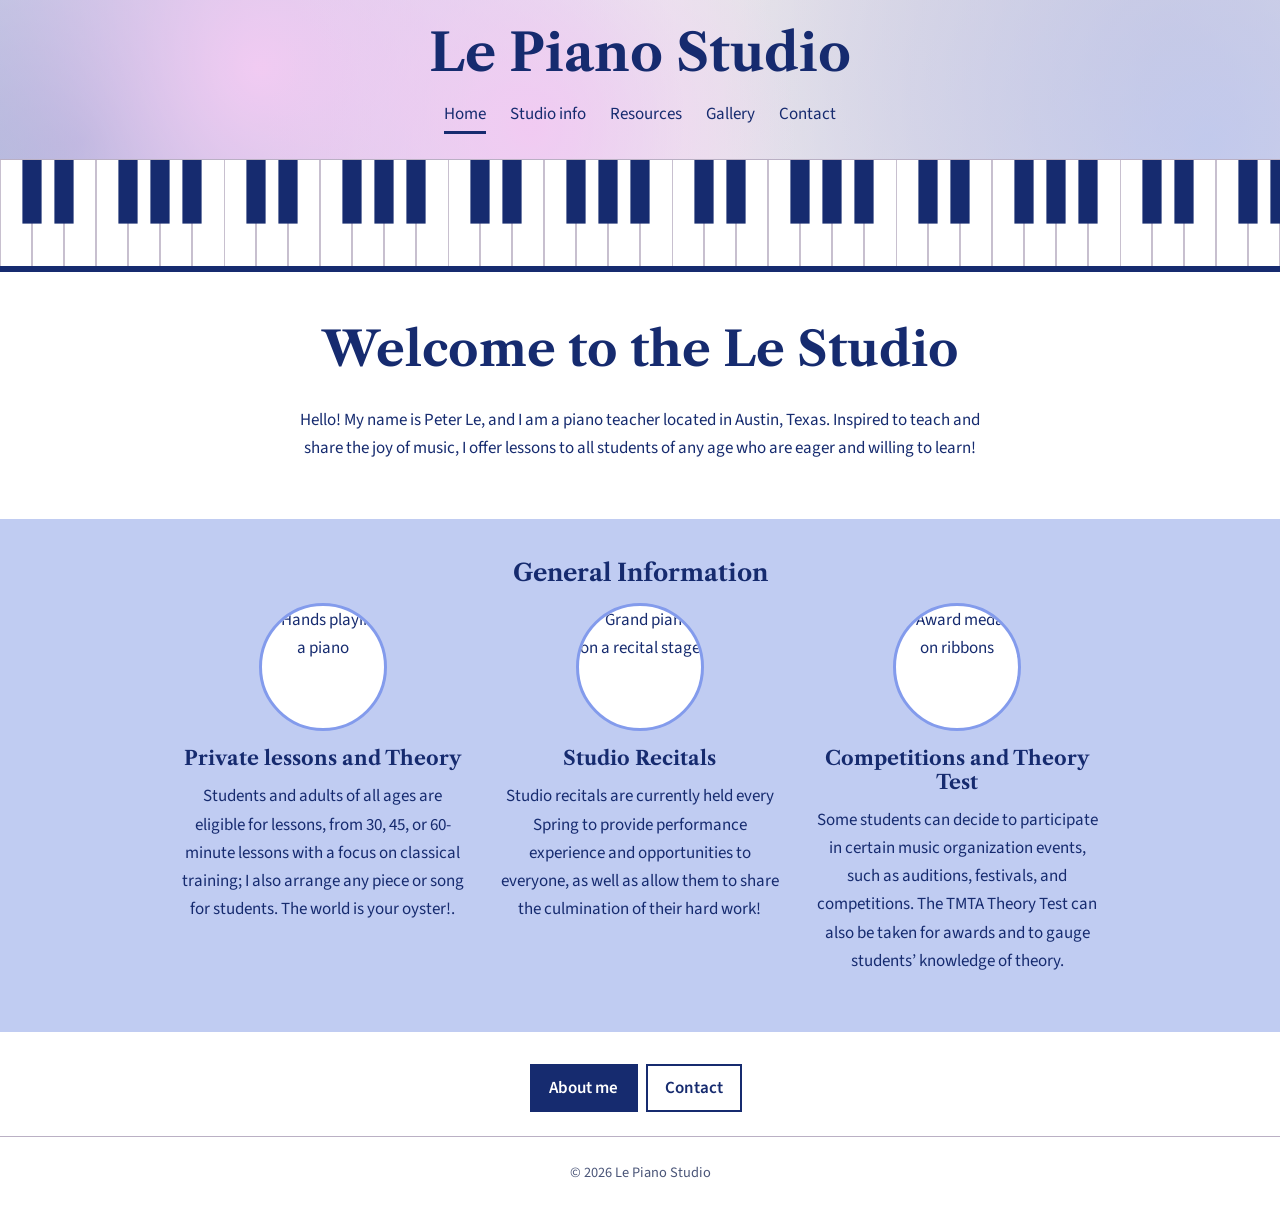
==== commit 0cc9f39c: "Update index.html" ====
--- a/index.html
+++ b/index.html
@@ -26,12 +26,12 @@
 <div>
 <div class="circle"><img src="assets/lessons.jpg" alt="Hands playing a piano"></div>
 <h3>Private lessons and Theory</h3>
-<p>Students and adults of all ages are eligible for lessons, from 30, 45, or 60-minute lessons with a focus on classical training; other styles can be taught on request as well! Music theory is also taught alongside the piano.</p>
+<p>Students and adults of all ages are eligible for lessons, from 30, 45, or 60-minute lessons with a focus on classical training; I also arrange any piece or song for students. The world is your oyster!.</p>
 </div>
 <div>
 <div class="circle"><img src="assets/recitals.jpg" alt="Grand piano on a recital stage"></div>
 <h3>Studio Recitals</h3>
-<p>Studio recitals are held every Spring and Winter to provide performance experience and opportunities to everyone, as well as allow them to share the culmination of their hard work!</p>
+<p>Studio recitals are currently held every Spring to provide performance experience and opportunities to everyone, as well as allow them to share the culmination of their hard work!</p>
 </div>
 <div>
 <div class="circle"><img src="assets/competitions.jpg" alt="Award medals on ribbons"></div>
